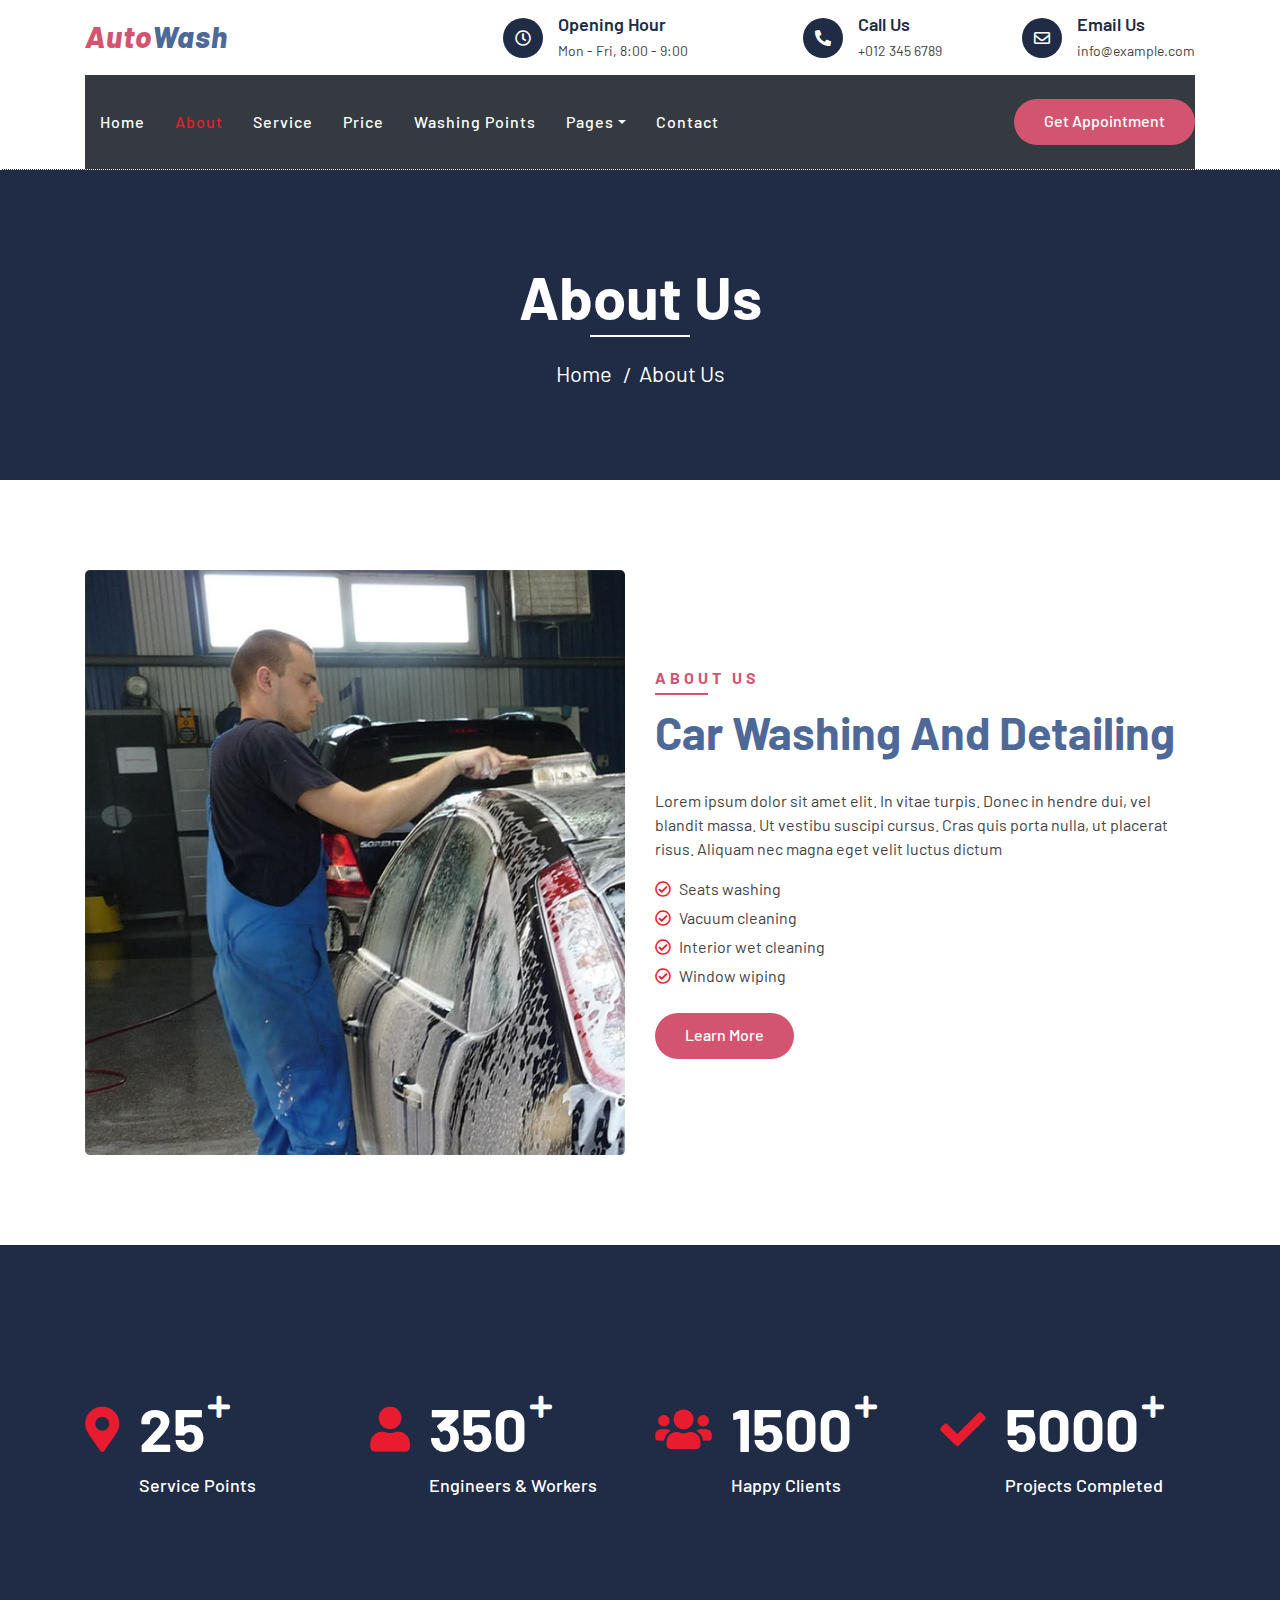
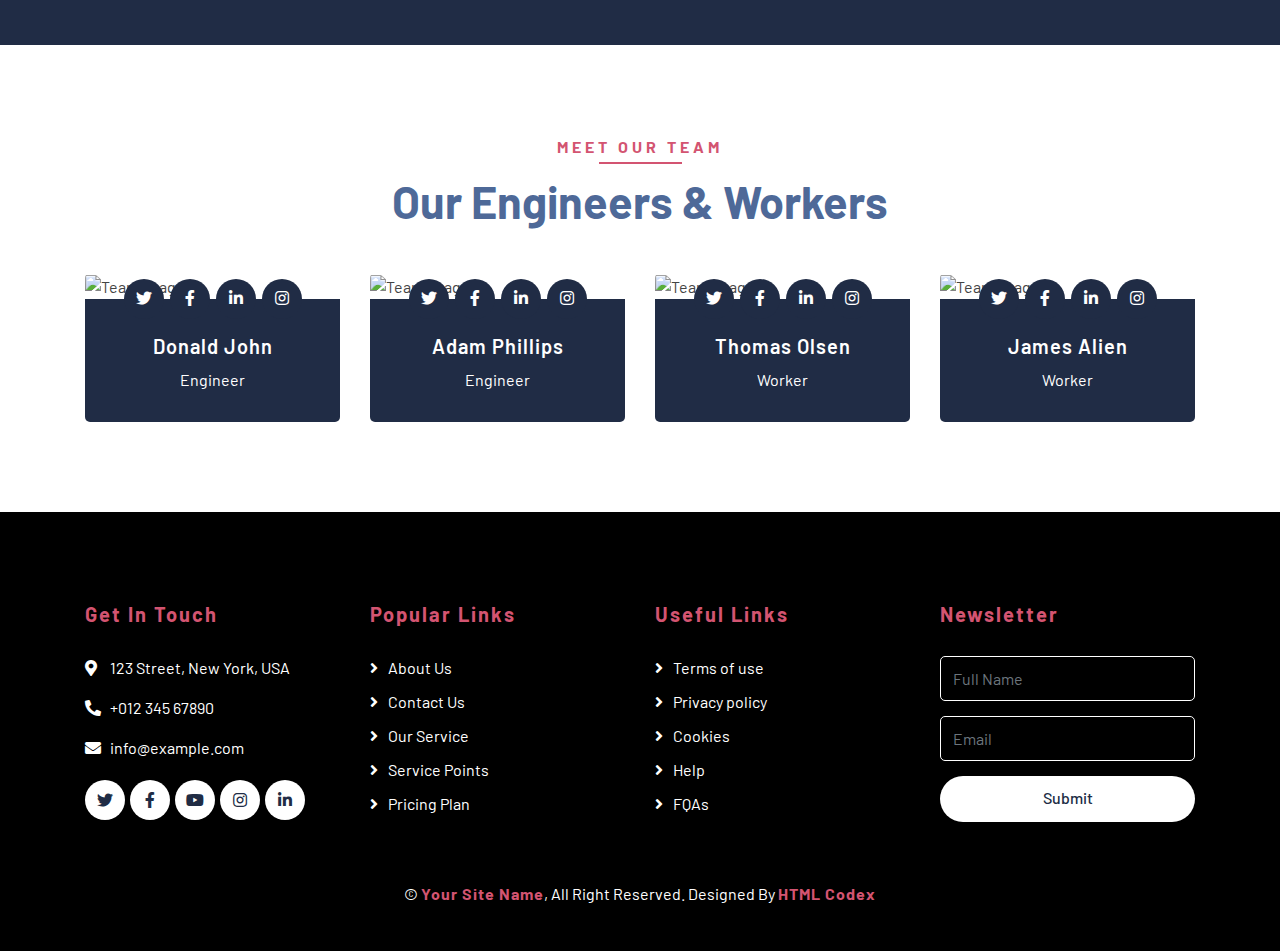
==== about.html @ 07d20c0e "first commit" ====
<!DOCTYPE html>
<html lang="en">
    <head>
        <meta charset="utf-8">
        <title>AutoWash - Car Wash Website Template</title>
        <meta content="width=device-width, initial-scale=1.0" name="viewport">
        <meta content="Free Website Template" name="keywords">
        <meta content="Free Website Template" name="description">

        <!-- Favicon -->
        <link href="img/favicon.ico" rel="icon">

        <!-- Google Font -->
        <link href="https://fonts.googleapis.com/css2?family=Barlow:wght@400;500;600;700;800;900&display=swap" rel="stylesheet"> 
        
        <!-- CSS Libraries -->
        <link href="https://stackpath.bootstrapcdn.com/bootstrap/4.4.1/css/bootstrap.min.css" rel="stylesheet">
        <link href="https://cdnjs.cloudflare.com/ajax/libs/font-awesome/5.10.0/css/all.min.css" rel="stylesheet">
        <link href="lib/flaticon/font/flaticon.css" rel="stylesheet">
        <link href="lib/animate/animate.min.css" rel="stylesheet">
        <link href="lib/owlcarousel/assets/owl.carousel.min.css" rel="stylesheet">

        <!-- Template Stylesheet -->
        <link href="css/style.css" rel="stylesheet">
    </head>

    <body>
        <!-- Top Bar Start -->
        <div class="top-bar">
            <div class="container">
                <div class="row align-items-center">
                    <div class="col-lg-4 col-md-12">
                        <div class="logo">
                            <a href="index.html">
                                <h1>Auto<span>Wash</span></h1>
                                <!-- <img src="img/logo.jpg" alt="Logo"> -->
                            </a>
                        </div>
                    </div>
                    <div class="col-lg-8 col-md-7 d-none d-lg-block">
                        <div class="row">
                            <div class="col-4">
                                <div class="top-bar-item">
                                    <div class="top-bar-icon">
                                        <i class="far fa-clock"></i>
                                    </div>
                                    <div class="top-bar-text">
                                        <h3>Opening Hour</h3>
                                        <p>Mon - Fri, 8:00 - 9:00</p>
                                    </div>
                                </div>
                            </div>
                            <div class="col-4">
                                <div class="top-bar-item">
                                    <div class="top-bar-icon">
                                        <i class="fa fa-phone-alt"></i>
                                    </div>
                                    <div class="top-bar-text">
                                        <h3>Call Us</h3>
                                        <p>+012 345 6789</p>
                                    </div>
                                </div>
                            </div>
                            <div class="col-4">
                                <div class="top-bar-item">
                                    <div class="top-bar-icon">
                                        <i class="far fa-envelope"></i>
                                    </div>
                                    <div class="top-bar-text">
                                        <h3>Email Us</h3>
                                        <p>info@example.com</p>
                                    </div>
                                </div>
                            </div>
                        </div>
                    </div>
                </div>
            </div>
        </div>
        <!-- Top Bar End -->

        <!-- Nav Bar Start -->
        <div class="nav-bar">
            <div class="container">
                <nav class="navbar navbar-expand-lg bg-dark navbar-dark">
                    <a href="#" class="navbar-brand">MENU</a>
                    <button type="button" class="navbar-toggler" data-toggle="collapse" data-target="#navbarCollapse">
                        <span class="navbar-toggler-icon"></span>
                    </button>

                    <div class="collapse navbar-collapse justify-content-between" id="navbarCollapse">
                        <div class="navbar-nav mr-auto">
                            <a href="index.html" class="nav-item nav-link">Home</a>
                            <a href="about.html" class="nav-item nav-link active">About</a>
                            <a href="service.html" class="nav-item nav-link">Service</a>
                            <a href="price.html" class="nav-item nav-link">Price</a>
                            <a href="location.html" class="nav-item nav-link">Washing Points</a>
                            <div class="nav-item dropdown">
                                <a href="#" class="nav-link dropdown-toggle" data-toggle="dropdown">Pages</a>
                                <div class="dropdown-menu">
                                    <a href="blog.html" class="dropdown-item">Blog Grid</a>
                                    <a href="single.html" class="dropdown-item">Detail Page</a>
                                    <a href="team.html" class="dropdown-item">Team Member</a>
                                    <a href="booking.html" class="dropdown-item">Schedule Booking</a>
                                </div>
                            </div>
                            <a href="contact.html" class="nav-item nav-link">Contact</a>
                        </div>
                        <div class="ml-auto">
                            <a class="btn btn-custom" href="#">Get Appointment</a>
                        </div>
                    </div>
                </nav>
            </div>
        </div>
        <!-- Nav Bar End -->
        
        
        <!-- Page Header Start -->
        <div class="page-header">
            <div class="container">
                <div class="row">
                    <div class="col-12">
                        <h2>About Us</h2>
                    </div>
                    <div class="col-12">
                        <a href="">Home</a>
                        <a href="">About Us</a>
                    </div>
                </div>
            </div>
        </div>
        <!-- Page Header End -->
        

        <!-- About Start -->
        <div class="about">
            <div class="container">
                <div class="row align-items-center">
                    <div class="col-lg-6">
                        <div class="about-img">
                            <img src="img/about.jpg" alt="Image">
                        </div>
                    </div>
                    <div class="col-lg-6">
                        <div class="section-header text-left">
                            <p>About Us</p>
                            <h2>car washing and detailing</h2>
                        </div>
                        <div class="about-content">
                            <p>
                                Lorem ipsum dolor sit amet elit. In vitae turpis. Donec in hendre dui, vel blandit massa. Ut vestibu suscipi cursus. Cras quis porta nulla, ut placerat risus. Aliquam nec magna eget velit luctus dictum
                            </p>
                            <ul>
                                <li><i class="far fa-check-circle"></i>Seats washing</li>
                                <li><i class="far fa-check-circle"></i>Vacuum cleaning</li>
                                <li><i class="far fa-check-circle"></i>Interior wet cleaning</li>
                                <li><i class="far fa-check-circle"></i>Window wiping</li>
                            </ul>
                            <a class="btn btn-custom" href="">Learn More</a>
                        </div>
                    </div>
                </div>
            </div>
        </div>
        <!-- About End -->
        
        
        <!-- Facts Start -->
        <div class="facts" data-parallax="scroll" data-image-src="img/facts.jpg">
            <div class="container">
                <div class="row">
                    <div class="col-lg-3 col-md-6">
                        <div class="facts-item">
                            <i class="fa fa-map-marker-alt"></i>
                            <div class="facts-text">
                                <h3 data-toggle="counter-up">25</h3>
                                <p>Service Points</p>
                            </div>
                        </div>
                    </div>
                    <div class="col-lg-3 col-md-6">
                        <div class="facts-item">
                            <i class="fa fa-user"></i>
                            <div class="facts-text">
                                <h3 data-toggle="counter-up">350</h3>
                                <p>Engineers & Workers</p>
                            </div>
                        </div>
                    </div>
                    <div class="col-lg-3 col-md-6">
                        <div class="facts-item">
                            <i class="fa fa-users"></i>
                            <div class="facts-text">
                                <h3 data-toggle="counter-up">1500</h3>
                                <p>Happy Clients</p>
                            </div>
                        </div>
                    </div>
                    <div class="col-lg-3 col-md-6">
                        <div class="facts-item">
                            <i class="fa fa-check"></i>
                            <div class="facts-text">
                                <h3 data-toggle="counter-up">5000</h3>
                                <p>Projects Completed</p>
                            </div>
                        </div>
                    </div>
                </div>
            </div>
        </div>
        <!-- Facts End -->


        <!-- Team Start -->
        <div class="team">
            <div class="container">
                <div class="section-header text-center">
                    <p>Meet Our Team</p>
                    <h2>Our Engineers & Workers</h2>
                </div>
                <div class="row">
                    <div class="col-lg-3 col-md-6">
                        <div class="team-item">
                            <div class="team-img">
                                <img src="img/team-1.jpg" alt="Team Image">
                            </div>
                            <div class="team-text">
                                <h2>Donald John</h2>
                                <p>Engineer</p>
                                <div class="team-social">
                                    <a href=""><i class="fab fa-twitter"></i></a>
                                    <a href=""><i class="fab fa-facebook-f"></i></a>
                                    <a href=""><i class="fab fa-linkedin-in"></i></a>
                                    <a href=""><i class="fab fa-instagram"></i></a>
                                </div>
                            </div>
                        </div>
                    </div>
                    <div class="col-lg-3 col-md-6">
                        <div class="team-item">
                            <div class="team-img">
                                <img src="img/team-2.jpg" alt="Team Image">
                            </div>
                            <div class="team-text">
                                <h2>Adam Phillips</h2>
                                <p>Engineer</p>
                                <div class="team-social">
                                    <a href=""><i class="fab fa-twitter"></i></a>
                                    <a href=""><i class="fab fa-facebook-f"></i></a>
                                    <a href=""><i class="fab fa-linkedin-in"></i></a>
                                    <a href=""><i class="fab fa-instagram"></i></a>
                                </div>
                            </div>
                        </div>
                    </div>
                    <div class="col-lg-3 col-md-6">
                        <div class="team-item">
                            <div class="team-img">
                                <img src="img/team-3.jpg" alt="Team Image">
                            </div>
                            <div class="team-text">
                                <h2>Thomas Olsen</h2>
                                <p>Worker</p>
                                <div class="team-social">
                                    <a href=""><i class="fab fa-twitter"></i></a>
                                    <a href=""><i class="fab fa-facebook-f"></i></a>
                                    <a href=""><i class="fab fa-linkedin-in"></i></a>
                                    <a href=""><i class="fab fa-instagram"></i></a>
                                </div>
                            </div>
                        </div>
                    </div>
                    <div class="col-lg-3 col-md-6">
                        <div class="team-item">
                            <div class="team-img">
                                <img src="img/team-4.jpg" alt="Team Image">
                            </div>
                            <div class="team-text">
                                <h2>James Alien</h2>
                                <p>Worker</p>
                                <div class="team-social">
                                    <a href=""><i class="fab fa-twitter"></i></a>
                                    <a href=""><i class="fab fa-facebook-f"></i></a>
                                    <a href=""><i class="fab fa-linkedin-in"></i></a>
                                    <a href=""><i class="fab fa-instagram"></i></a>
                                </div>
                            </div>
                        </div>
                    </div>
                </div>
            </div>
        </div>
        <!-- Team End -->


        <!-- Footer Start -->
        <div class="footer">
            <div class="container">
                <div class="row">
                    <div class="col-lg-3 col-md-6">
                        <div class="footer-contact">
                            <h2>Get In Touch</h2>
                            <p><i class="fa fa-map-marker-alt"></i>123 Street, New York, USA</p>
                            <p><i class="fa fa-phone-alt"></i>+012 345 67890</p>
                            <p><i class="fa fa-envelope"></i>info@example.com</p>
                            <div class="footer-social">
                                <a class="btn" href=""><i class="fab fa-twitter"></i></a>
                                <a class="btn" href=""><i class="fab fa-facebook-f"></i></a>
                                <a class="btn" href=""><i class="fab fa-youtube"></i></a>
                                <a class="btn" href=""><i class="fab fa-instagram"></i></a>
                                <a class="btn" href=""><i class="fab fa-linkedin-in"></i></a>
                            </div>
                        </div>
                    </div>
                    <div class="col-lg-3 col-md-6">
                        <div class="footer-link">
                            <h2>Popular Links</h2>
                            <a href="">About Us</a>
                            <a href="">Contact Us</a>
                            <a href="">Our Service</a>
                            <a href="">Service Points</a>
                            <a href="">Pricing Plan</a>
                        </div>
                    </div>
                    <div class="col-lg-3 col-md-6">
                        <div class="footer-link">
                            <h2>Useful Links</h2>
                            <a href="">Terms of use</a>
                            <a href="">Privacy policy</a>
                            <a href="">Cookies</a>
                            <a href="">Help</a>
                            <a href="">FQAs</a>
                        </div>
                    </div>
                    <div class="col-lg-3 col-md-6">
                        <div class="footer-newsletter">
                            <h2>Newsletter</h2>
                            <form>
                                <input class="form-control" placeholder="Full Name">
                                <input class="form-control" placeholder="Email">
                                <button class="btn btn-custom">Submit</button>
                            </form>
                        </div>
                    </div>
                </div>
            </div>
            <div class="container copyright">
                <p>&copy; <a href="#">Your Site Name</a>, All Right Reserved. Designed By <a href="https://htmlcodex.com">HTML Codex</a></p>
            </div>
        </div>
        <!-- Footer End -->
        
        <!-- Back to top button -->
        <a href="#" class="back-to-top"><i class="fa fa-chevron-up"></i></a>
        
        <!-- Pre Loader -->
        <div id="loader" class="show">
            <div class="loader"></div>
        </div>

        <!-- JavaScript Libraries -->
        <script src="https://code.jquery.com/jquery-3.4.1.min.js"></script>
        <script src="https://stackpath.bootstrapcdn.com/bootstrap/4.4.1/js/bootstrap.bundle.min.js"></script>
        <script src="lib/easing/easing.min.js"></script>
        <script src="lib/owlcarousel/owl.carousel.min.js"></script>
        <script src="lib/waypoints/waypoints.min.js"></script>
        <script src="lib/counterup/counterup.min.js"></script>
        
        <!-- Contact Javascript File -->
        <script src="mail/jqBootstrapValidation.min.js"></script>
        <script src="mail/contact.js"></script>

        <!-- Template Javascript -->
        <script src="js/main.js"></script>
    </body>
</html>
---- lib/flaticon/font/flaticon.css ----
/*
  	Flaticon icon font: Flaticon
  	Creation date: 11/10/2020 08:08
  	*/

@font-face {
  font-family: "Flaticon";
  src: url("./Flaticon.eot");
  src: url("./Flaticon.eot?#iefix") format("embedded-opentype"),
       url("./Flaticon.woff2") format("woff2"),
       url("./Flaticon.woff") format("woff"),
       url("./Flaticon.ttf") format("truetype"),
       url("./Flaticon.svg#Flaticon") format("svg");
  font-weight: normal;
  font-style: normal;
}

@media screen and (-webkit-min-device-pixel-ratio:0) {
  @font-face {
    font-family: "Flaticon";
    src: url("./Flaticon.svg#Flaticon") format("svg");
  }
}

[class^="flaticon-"]:before, [class*=" flaticon-"]:before,
[class^="flaticon-"]:after, [class*=" flaticon-"]:after {   
  font-family: Flaticon;
        font-size: 20px;
font-style: normal;
margin-left: 20px;
}

.flaticon-car-wash-1:before { content: "\f100"; }
.flaticon-car-service:before { content: "\f101"; }
.flaticon-seat:before { content: "\f102"; }
.flaticon-car-service-1:before { content: "\f103"; }
.flaticon-car-wash:before { content: "\f104"; }
.flaticon-brush:before { content: "\f105"; }
.flaticon-vacuum-cleaner:before { content: "\f106"; }
.flaticon-brush-1:before { content: "\f107"; }
.flaticon-car-service-2:before { content: "\f108"; }
.flaticon-car-service-3:before { content: "\f109"; }
---- css/style.css ----
/*******************************/
/********* General CSS *********/
/*******************************/
body {
    color: #444444;
    font-weight: 400;
    background: #ffffff;
    font-family: 'Barlow', sans-serif;
}

h1,
h2, 
h3, 
h4,
h5, 
h6 {
    color: #202C45;
}

a {
    color: #202C45;
    transition: .3s;
}

a:hover,
a:active,
a:focus {
    color: #E81C2E;
    outline: none;
    text-decoration: none;
}

.btn.btn-custom {
    padding: 10px 30px 12px 30px;
    text-align: center; 
    font-size: 16px;
    font-weight: 500;
    color: #ffffff;
    background: #D35471;
    border: none;
    border-radius: 60px;
    box-shadow: inset 0 0 0 0 #D35471;
    transition: ease-out 0.5s;
    -webkit-transition: ease-out 0.5s;
    -moz-transition: ease-out 0.5s;
}

.btn.btn-custom:hover {
    color: #fff;
    background: #4E6998;
    box-shadow: inset 200px 0 0 0 #4E6998;
}

.btn:focus,
.form-control:focus {
    box-shadow: none;
}

.container-fluid {
    max-width: 1366px;
}

[class^="flaticon-"]:before, [class*=" flaticon-"]:before,
[class^="flaticon-"]:after, [class*=" flaticon-"]:after {   
    font-size: inherit;
    margin-left: 0;
}


/**********************************/
/****** Loader & Back to Top ******/
/**********************************/
#loader {
    position: fixed;
    top: 0;
    right: 0;
    bottom: 0;
    left: 0;
    display: flex;
    align-items: center;
    justify-content: center;
    background: #ffffff;
    opacity: 0;
    visibility: hidden;
    -webkit-transition: opacity .3s ease-out, visibility 0s linear .3s;
    -o-transition: opacity .3s ease-out, visibility 0s linear .3s;
    transition: opacity .3s ease-out, visibility 0s linear .3s;
    z-index: 999;
}

#loader.show {
    -webkit-transition: opacity .6s ease-out, visibility 0s linear 0s;
    -o-transition: opacity .6s ease-out, visibility 0s linear 0s;
    transition: opacity .6s ease-out, visibility 0s linear 0s;
    visibility: visible;
    opacity: 1;
}

#loader .loader {
    position: relative;
    width: 45px;
    height: 45px;
    border: 5px solid #dddddd;
    border-top: 5px solid #E81C2E;
    border-radius: 50%;
    -webkit-animation: spin 2s linear infinite;
    animation: spin 2s linear infinite;
}

@-webkit-keyframes spin {
    0% { -webkit-transform: rotate(0deg); }
    100% { -webkit-transform: rotate(360deg); }
}

@keyframes spin {
    0% { transform: rotate(0deg); }
    100% { transform: rotate(360deg); }
}

.back-to-top {
    position: fixed;
    display: none;
    width: 44px;
    height: 44px;
    text-align: center;
    line-height: 1;
    font-size: 22px;
    right: 15px;
    bottom: 15px;
    transition: .5s;
    background: #E81C2E;
    border-radius: 44px;
    z-index: 9;
}

.back-to-top i {
    color: #ffffff;
    padding-top: 10px;
}

.back-to-top:hover {
    background: #202C45;
}


/**********************************/
/********** Top Bar CSS ***********/
/**********************************/
.top-bar {
    position: relative;
    height: 75px;
    display: flex;
    align-items: center;
    background: #ffffff;
}

.top-bar .logo {
    text-align: left;
    overflow: hidden;
}

.top-bar .logo h1 {
    margin: -4px 0 0 0;
    color: #D35471;
    font-size: 30px;
    line-height: 50px;
    font-weight: 800;
    letter-spacing: 1px;
    font-style: italic;
}

.top-bar .logo h1 span {
    color: #4E6998;
}

.top-bar .logo img {
    max-width: 100%;
    max-height: 60px;
}

.top-bar .top-bar-item {
    display: flex;
    align-items: center;
    justify-content: flex-end;
}

.top-bar .top-bar-icon {
    width: 40px;
    height: 40px;
    display: flex;
    align-items: center;
    justify-content: center;
    background: #202C45;
    border-radius: 40px;
}

.top-bar .top-bar-icon i {
    margin: 0;
    color: #ffffff;
    font-size: 16px;
}

.top-bar .top-bar-text {
    padding-left: 15px;
}

.top-bar .top-bar-text h3 {
    margin: 0 0 5px 0;
    font-size: 18px;
    font-weight: 600;
}

.top-bar .top-bar-text p {
    margin: 0;
    font-size: 14px;
    font-weight: 400;
}

@media (max-width: 991.98px) {
    .top-bar .logo {
        text-align: center;
    }
}


/**********************************/
/*********** Nav Bar CSS **********/
/**********************************/
.nav-bar {
    position: relative;
    
}


.nav-bar .navbar {
    padding: 20px 0;
    transition: .3s;
}

.navbar-dark .navbar-nav .nav-link,
.navbar-dark .navbar-nav .nav-link:focus,
.navbar-dark .navbar-nav .nav-link:hover,
.navbar-dark .navbar-nav .nav-link.active {
    color: #ffffff;
    padding: 15px;
    font-weight: 500;
    letter-spacing: 1px;
}

.navbar-dark .navbar-nav .nav-link:hover,
.navbar-dark .navbar-nav .nav-link.active {
    color: #E81C2E;
}

.nav-bar .dropdown-menu {
    margin-top: 0;
    border: 0;
    border-radius: 0;
    background: #f8f9fa;
}

.nav-bar .btn.btn-custom {
    color: #fff;
    background: #D35471;
    box-shadow: inset 0 0 0 0 #D35471;
}

.nav-bar .btn:hover {
    color: #ffffff;
    background: #4E6998;
    box-shadow: inset 200px 0 0 0 #4E6998;
}

@media (min-width: 992px) {
    .nav-bar .navbar-brand {
        display: none;
    }
}

@media (max-width: 991.98px) {
    .navbar-dark .navbar-nav .nav-link,
    .navbar-dark .navbar-nav .nav-link:focus,
    .navbar-dark .navbar-nav .nav-link:hover,
    .navbar-dark .navbar-nav .nav-link.active {
        padding: 5px 0;
    }
    
    .nav-bar .dropdown-menu {
        box-shadow: none;
    }
    
    .nav-bar .btn {
        display: none;
    }
}


/*******************************/
/********** Hero CSS ***********/
/*******************************/
.carousel {
    position: relative;
    width: 100%;
    min-height: 400px;
    background: #ffffff;
    margin-bottom: 45px;
}

.carousel .container-fluid {
    padding: 0;
}

.carousel .carousel-item {
    position: relative;
    width: 100%;
    min-height: 400px;
    display: flex;
    align-items: center;
    justify-content: center;
    flex-direction: column;
}

.carousel .carousel-img {
    position: relative;
    width: 100%;
    height: 100%;
    min-height: 400px;
    text-align: right;
    overflow: hidden;
}

.carousel .carousel-img::after {
    position: absolute;
    content: "";
    top: 0;
    right: 0;
    bottom: 0;
    left: 0;
    background: rgba(0, 0, 0, .5);
    z-index: 1;
}

.carousel .carousel-img img {
    width: 100%;
    height: 100%;
    object-fit: cover;
}

.carousel .carousel-text {
    position: absolute;
    max-width: 992px;
    padding: 0 15px;
    text-align: center;
    display: flex;
    align-items: center;
    justify-content: center;
    flex-direction: column;
    z-index: 2;
}

.carousel .carousel-text h3 {
    color: #D35471;
    font-size: 20px;
    font-weight: 700;
    letter-spacing: 4px;
    text-transform: uppercase;
    margin-bottom: 0px;
}

.carousel .carousel-text h1 {
    color: #ffffff;
    font-size: 90px;
    font-weight: 700;
    margin-bottom: 20px;
    text-transform: capitalize;
}

.carousel .carousel-text p {
    max-width: 500px;
    color: #ffffff;
    font-size: 18px;
    margin-bottom: 40px;
}

.carousel .btn.btn-custom {
    padding: 20px 45px 22px 45px;
    color: #ffffff;
}

.carousel .btn.btn-custom:hover {
    color: #E81C2E;
}

.carousel .owl-nav {
    position: absolute;
    width: 100%;
    height: 50px;
    top: calc(50% - 25px);
    left: 0;
    display: flex;
    justify-content: space-between;
    z-index: 9;
}

.carousel .owl-nav .owl-prev,
.carousel .owl-nav .owl-next {
    width: 50px;
    height: 50px;
    display: flex;
    align-items: center;
    justify-content: center;
    color: #ffffff;
    border-radius: 50px;
    background: rgba(256, 256, 256, .2);
    font-size: 22px;
    transition: .5s;
}

.carousel .owl-nav .owl-prev {
    margin-left: 30px;
}

.carousel .owl-nav .owl-next {
    margin-right: 30px;
}

.carousel .owl-nav .owl-prev:hover,
.carousel .owl-nav .owl-next:hover {
    color: #ffffff;
    background: #D35471;
}

.carousel .animated {
    -webkit-animation-duration: 1s;
    animation-duration: 1s;
}

@media (max-width: 991.98px) {
    .carousel .carousel-text h3 {
        margin-bottom: 5px;
    }
    
    .carousel .carousel-text h1 {
        font-size: 60px;
    }
    
    .carousel .carousel-text p {
        font-size: 16px;
    }
    
    .carousel .carousel-text .btn {
        padding: 12px 30px;
        font-size: 15px;
        letter-spacing: 0;
    }
}

@media (max-width: 767.98px) {
    .carousel .carousel-text h3 {
        font-size: 18px;
        letter-spacing: 2px;
        margin-bottom: 15px;
    }
    
    .carousel .carousel-text h1 {
        font-size: 45px;
    }
    
    .carousel .carousel-text .btn {
        padding: 10px 25px;
        font-size: 15px;
        letter-spacing: 0;
    }
}

@media (max-width: 575.98px) {
    .carousel .carousel-text h3 {
        font-size: 14px;
        letter-spacing: 1px;
        margin-bottom: 10px;
    }
    
    .carousel .carousel-text h1 {
        font-size: 30px;
        margin-bottom: 15px;
    }
    
    .carousel .carousel-text p {
        margin-bottom: 25px;
    }
    
    .carousel .carousel-text .btn {
        padding: 8px 20px;
        font-size: 14px;
        letter-spacing: 0;
    }
}


/*******************************/
/******* Page Header CSS *******/
/*******************************/
.page-header {
    position: relative;
    margin-bottom: 45px;
    padding: 90px 0;
    text-align: center;
    background: #202C45;
    border-top: 1px dotted #ffffff;
}

.page-header h2 {
    position: relative;
    color: #ffffff;
    font-size: 60px;
    font-weight: 700;
    margin-bottom: 20px;
    padding-bottom: 5px;
}

.page-header h2::after {
    position: absolute;
    content: "";
    width: 100px;
    height: 2px;
    left: calc(50% - 50px);
    bottom: 0;
    background: #ffffff;
}

.page-header a {
    position: relative;
    padding: 0 12px;
    font-size: 22px;
    color: #ffffff;
}

.page-header a:hover {
    color: #E81C2E;
}

.page-header a::after {
    position: absolute;
    content: "/";
    width: 8px;
    height: 8px;
    top: -2px;
    right: -7px;
    text-align: center;
    color: #ffffff;
}

.page-header a:last-child::after {
    display: none;
}

@media (max-width: 991.98px) {
    .page-header {
        padding: 60px 0;
    }
    
    .page-header h2 {
        font-size: 45px;
    }
    
    .page-header a {
        font-size: 20px;
    }
}

@media (max-width: 767.98px) {
    .page-header {
        padding: 45px 0;
    }
    
    .page-header h2 {
        font-size: 35px;
    }
    
    .page-header a {
        font-size: 18px;
    }
}


/*******************************/
/******* Section Header ********/
/*******************************/
.section-header {
    position: relative;
    width: 100%;
    max-width: 700px;
    margin: 0 auto 45px auto;
}

.section-header p {
    display: inline-block;
    margin-bottom: 10px;
    padding-bottom: 5px;
    position: relative;
    font-size: 16px;
    font-weight: 700;
    letter-spacing: 4px;
    text-transform: uppercase;
    color: #D35471;
}

.section-header p::after {
    position: absolute;
    content: "";
    width: 50%;
    height: 2px;
    left: 25%;
    bottom: 0;
    background: #D35471;
}

.section-header.text-left p::after {
    left: 0;
}

.section-header.text-right p::after {
    left: 50%;
}

.section-header h2 {
    margin: 0;
    font-size: 45px;
    font-weight: 700;
    color: #4E6998;
    text-transform: capitalize;
}

@media (max-width: 991.98px) {
    .section-header h2 {
        font-size: 45px;
    }
}

@media (max-width: 767.98px) {
    .section-header h2 {
        font-size: 40px;
    }
}

@media (max-width: 575.98px) {
    .section-header h2 {
        font-size: 35px;
    }
}


/*******************************/
/********** About CSS **********/
/*******************************/
.about {
    position: relative;
    width: 100%;
    padding: 45px 0 15px 0;
}

.about .section-header {
    margin-bottom: 30px;
    margin-left: 0;
}

.about .about-img img {
    width: 100%;
    border-radius: 5px;
    margin-bottom: 30px;
}

.about .about-content {
    margin-bottom: 30px;
}

.about .about-content ul {
    margin: 0;
    padding: 0;
    list-style: none;
    margin-bottom: 25px;
}

.about .about-content ul li {
    margin-bottom: 5px;
}

.about .about-content ul li i {
    margin-right: 8px;
    color: #E81C2E;
}


/*******************************/
/********* Service CSS *********/
/*******************************/
.service {
    position: relative;
    width: 100%;
    padding: 45px 0 0 0;
}

.service .service-item {
    position: relative;
    width: 100%;
    display: flex;
    flex-direction: column;
    margin-bottom: 45px;
}

.service .service-item i {
    color: #202C45;
    font-size: 75px;
    line-height: 75px;
    margin-bottom: 20px;
}

.service .service-item [class^="flaticon-"]::before {
    margin: 0;
    font-size: 60px;
    line-height: 60px;
    background-image: linear-gradient(#E81C2E, #202C45);
    -webkit-background-clip: text;
    -webkit-text-fill-color: transparent;
    transition: .5s;
}

.service .service-item h3 {
    margin-bottom: 10px;
    font-size: 20px;
    font-weight: 700;
    letter-spacing: 1px;
}

.service .service-item p {
    margin: 0;
}


/*******************************/
/********** Facts CSS **********/
/*******************************/
.facts {
    position: relative;
    width: 100%;
    min-height: 400px;
    margin: 45px 0;
    display: flex;
    align-items: center;
    background: #202C45;
}

.facts .facts-item {
    display: flex;
    flex-direction: row;
    margin: 25px 0;
}

.facts .facts-item i {
    margin-top: 15px;
    font-size: 45px;
    color: #E81C2E;
}

.facts .facts-text {
    padding-left: 20px;
}

.facts .facts-text h3 {
    position: relative;
    display: inline-block;
    color: #ffffff;
    font-size: 60px;
    font-weight: 700;
}

.facts .facts-text h3::after {
    position: absolute;
    content: "\f067";
    top: 0px;
    right: -25px;
    color: #ffffff;
    font-size: 25px;
    font-family: "Font Awesome 5 Free";
    font-weight: 900;
}

.facts .facts-text p {
    color: #ffffff;
    font-size: 18px;
    font-weight: 500;
    margin: 0;
}


/*******************************/
/********* Pricing CSS *********/
/*******************************/
.price {
    position: relative;
    width: 100%;
    padding: 45px 0 15px 0;
}

.price .row {
    padding: 0 15px;
}

.price .col-md-4 {
    padding: 0;
}

.price .price-item {
    position: relative;
    margin-bottom: 30px;
    background: #ffffff;
    border-radius: 5px;
    text-align: center;
}

.price .featured-item {
    box-shadow: 0 0 30px rgba(0, 0, 0, .2);
    z-index: 1;
}

.price .price-header {
    padding: 45px 0 30px 0;
}

.price .price-header h3 {
    font-size: 20px;
    font-weight: 700;
    letter-spacing: 2px;
    text-transform: uppercase;
}

.price .price-header h2 {
    display: flex;
    align-items: flex-start;
    justify-content: center;
    font-size: 60px;
    font-weight: 700;
    letter-spacing: 5px;
}

.price .price-header h2 span {
    font-size: 25px;
    line-height: 55px;
}

.price .price-item.featured-item h2,
.price .price-item.featured-item h3 {
    color: #E81C2E;
}

.price .price-body {
    padding: 0 0 20px 0;
}

.price .price-body ul {
    margin: 0;
    padding: 0;
    list-style: none;
}

.price .price-body ul li {
    padding: 0 0 15px 0;
}

.price .price-body ul li i {
    margin-right: 10px;
}

.price .price-body ul li i.fa-check-circle {
    color: #39B972;
}

.price .price-body ul li i.fa-times-circle {
    color: #cccccc;
}

.price .price-item .price-footer {
    padding-bottom: 45px;
}

.price .price-item .price-footer .btn.btn-custom {
    color: #E81C2E;
    background: #202C45;
    box-shadow: inset 0 0 0 0 #E81C2E;
}

.price .price-item .price-footer .btn.btn-custom:hover {
    color: #ffffff;
    background: #E81C2E;
    box-shadow: inset 200px 0 0 0 #E81C2E;
}

.price .price-item.featured-item .price-footer .btn.btn-custom {
    color: #ffffff;
    background: #E81C2E;
    box-shadow: inset 0 0 0 0 #202C45;
}

.price .price-item.featured-item .price-footer .btn.btn-custom:hover {
    color: #E81C2E;
    background: #202C45;
    box-shadow: inset 200px 0 0 0 #202C45;
}


/*******************************/
/******** Location CSS *********/
/*******************************/
.location {
    position: relative;
    width: 100%;
    padding: 45px 0;
}

.location .location-item {
    display: flex;
    margin-bottom: 30px;
}

.location .location-item i {
    padding-top: 3px;
    font-size: 30px;
    color: #E81C2E;
}

.location .location-text {
    padding-left: 15px;
}

.location .location-text h3 {
    font-size: 18px;
    font-weight: 700;
}

.location .location-text p {
    margin-bottom: 5px;
}

.location .location-text p strong {
    margin-right: 5px;
    font-weight: 600;
}

.location .location-form {
    padding: 45px 30px;
    background: #E81C2E;
    border-radius: 5px;
}

.location .location-form h3 {
    color: #ffffff;
    font-size: 25px;
    font-weight: 700;
    margin-bottom: 25px;
}

.location .location-form .control-group {
    margin-bottom: 15px;
}

.location .location-form .form-control {
    height: 45px;
    color: #ffffff;
    padding: 0 15px;
    border-radius: 5px;
    border: 1px solid #ffffff;
    background: transparent;
}

.location .location-form textarea.form-control {
    height: 120px;
    padding: 15px;
}

.location .location-form .form-control::placeholder {
    color: #ffffff;
    opacity: 1;
}

.location .location-form .form-control:-ms-input-placeholder,
.location .location-form .form-control::-ms-input-placeholder {
    color: #ffffff;
}

.location .location-form .btn.btn-custom {
    width: 100%;
    color: #E81C2E;
    background: #ffffff;
    box-shadow: inset 0 0 0 0 #202C45;
}

.location .location-form .btn.btn-custom:hover {
    color: #ffffff;
    background: #E81C2E;
    box-shadow: inset 400px 0 0 0 #202C45;
}

@media(min-width: 576px) and (max-width: 991.89px) {
    .location .location-form .btn.btn-custom:hover {
        box-shadow: inset 650px 0 0 0 #202C45;
    }
}


/*******************************/
/*********** Team CSS **********/
/*******************************/
.team {
    position: relative;
    width: 100%;
    padding: 45px 0 15px 0;
}

.team .team-item {
    position: relative;
    margin-bottom: 30px;
}

.team .team-img {
    position: relative;
    border-radius: 5px 5px 0 0;
    overflow: hidden;
}

.team .team-img img {
    width: 100%;
    transition: .3s;
}

.team .team-item:hover img {
    transform: scale(1.1);
}

.team .team-text {
    position: relative;
    width: 100%;
    padding: 35px 30px 30px 30px;
    text-align: center;
    background: #202C45;
    border-radius: 0 0 5px 5px;
    transition: .5s;
}

.team .team-item:hover .team-text {
    background: #E81C2E;
}

.team .team-text h2 {
    color: #ffffff;
    font-size: 20px;
    font-weight: 600;
    letter-spacing: 1px;
    margin-bottom: 10px;
}

.team .team-text p {
    margin: 0;
    color: #ffffff;
}

.team .team-social {
    position: absolute;
    width: 100%;
    height: 40px;
    top: -20px;
    left: 0;
    text-align: center;
    font-size: 0;
}

.team .team-social a {
    display: inline-block;
    width: 40px;
    height: 40px;
    margin: 0 3px;
    padding: 7px 0;
    text-align: center;
    font-size: 16px;
    color: #ffffff;
    background: #202C45;
    border-radius: 40px;
    transition: .5s;
}

.team .team-item:hover .team-social a {
    background: #E81C2E;
}

.team .team-social a:hover {
    color: #202C45;
}


/*******************************/
/******* Testimonial CSS *******/
/*******************************/
.testimonial {
    position: relative;
    width: 100%;
    padding: 45px 0;
}

.testimonial .testimonials-carousel {
    position: relative;
    width: calc(100% + 30px);
    margin: 0 -15px;
}

.testimonial .testimonial-item {
    position: relative;
    width: 100%;
    padding: 0 15px;
    display: flex;
}

.testimonial .testimonial-item img {
    width: 80px;
    height: 80px;
    border-radius: 80px;
    transform: scale(.8);
    transition: 2s;
}

.testimonial .owl-item.center .testimonial-item img {
    transform: scale(1);
}

.testimonial .testimonial-text {
    width: calc(100% - 100px);
    padding-left: 20px;
}

.testimonial .testimonial-text h3 {
    font-size: 18px;
    font-weight: 700;
    letter-spacing: 1px;
    margin-bottom: 5px;
}

.testimonial .testimonial-text h4 {
    color: #777777;
    font-size: 15px;
    font-weight: 400;
    font-style: italic;
    margin-bottom: 10px;
}

.testimonial .testimonial-text p {
    margin: 0;
}

.testimonial .testimonial-text p::before {
    content: "\f10d";
    font-size: 25px;
    font-family: "Font Awesome 5 Free";
    font-weight: 900;
    color: #D35471;
    margin-right: 10px;
}

.testimonial .owl-dots {
    margin-top: 15px;
    text-align: center;
}

.testimonial .owl-dot {
    display: inline-block;
    margin: 0 5px;
    width: 12px;
    height: 12px;
    border-radius: 10px;
    background: #dddddd;
}

.testimonial .owl-dot.active {
    background: #D35471;
}


/*******************************/
/*********** Blog CSS **********/
/*******************************/
.blog {
    position: relative;
    width: 100%;
    padding: 45px 0 0 0;
}

.blog .blog-item {
    margin-bottom: 45px;
}

.blog .blog-img {
    position: relative;
    width: 100%;
}

.blog .blog-img img {
    width: 100%;
    border-radius: 5px;
}

.blog .meta-date {
    position: absolute;
    width: 70px;
    height: 70px;
    bottom: 10%;
    left: calc(50% - 35px);
    display: flex;
    align-items: center;
    justify-content: center;
    flex-direction: column;
    border-radius: 70px;
    background: #202C45;
    color: #ffffff;
    opacity: 0;
    transition: .5s;
}

.blog .meta-date span {
    font-size: 14px;
    font-weight: 400;
    letter-spacing: 1px;
}

.blog .meta-date strong {
    font-size: 16px;
    font-weight: 700;
    line-height: 16px;
    letter-spacing: 3px;
    text-transform: uppercase;
}

.blog .blog-item:hover .meta-date {
    bottom: calc(50% - 35px);
    opacity: 1;
}

.blog .blog-text {
    padding: 25px 0 20px 0;
}

.blog .blog-text h3 {
    font-size: 22px;
    font-weight: 700;
}

.blog .blog-text h3 a {
    color: #202C45;
}

.blog .blog-text h3 a:hover {
    color: #E81C2E;
}

.blog .blog-text p {
    margin: 0;
}

.blog .blog-meta {
    display: flex;
}

.blog .blog-meta p {
    margin: 0;
    font-size: 14px;
    line-height: 14px;
    padding: 0 10px;
    border-right: 1px solid rgba(0, 0, 0, .15);
}

.blog .blog-meta p:first-child {
    padding-left: 0;
}

.blog .blog-meta p:last-child {
    padding-right: 0;
    border: none;
}

.blog .blog-meta i {
    color: #999999;
    margin-right: 5px;
}

.blog .blog-meta a {
    color: #999999;
}

.blog .blog-meta a:hover {
    color: #E81C2E;
}

.blog .pagination {
    margin-bottom: 15px;
}

.blog .pagination .page-link {
    color: #202C45;
    border-radius: 0;
    border-color: #202C45;
}

.blog .pagination .page-link:hover,
.blog .pagination .page-item.active .page-link {
    color: #E81C2E;
    background: #202C45;
}

.blog .pagination .disabled .page-link {
    color: #999999;
}


/*******************************/
/********* Contact CSS *********/
/*******************************/
.contact {
    position: relative;
    width: 100%;
    padding: 45px 0;
}

.contact .contact-info {
    width: 100%;
    margin-bottom: 45px;
    padding: 35px 30px 10px 30px;
    border-radius: 5px;
    background: #202C45;
    
}

.contact .contact-info h2 {
    color: #ffffff;
    font-size: 25px;
    font-weight: 700;
    margin-bottom: 30px;
}

.contact .contact-info-item {
    display: flex;
    align-items: center;
    justify-content: flex-start;
    margin-bottom: 30px;
}

.contact .contact-info-icon {
    width: 50px;
    height: 50px;
    display: flex;
    align-items: center;
    justify-content: center;
    background: #ffffff;
    border-radius: 50px;
}

.contact .contact-info-icon i {
    margin: 0;
    color: #202C45;
    font-size: 16px;
}

.contact .contact-info-text {
    padding-left: 20px;
}

.contact .contact-info-text h3 {
    margin: 0 0 5px 0;
    color: #ffffff;
    font-size: 18px;
    font-weight: 700;
    letter-spacing: 1px;
}

.contact .contact-info-text p {
    margin: 0;
    color: #ffffff;
    font-size: 16px;
    font-weight: 500;
}

.contact .contact-form {
    position: relative;
    width: 100%;
    margin-bottom: 45px;
}

.contact .contact-form input {
    padding: 15px;
    border-radius: 5px;
    border: 1px solid #202C45;
}

.contact .contact-form textarea {
    height: 125px;
    padding: 8px 15px;
    border-radius: 5px;
    border: 1px solid #202C45;
}

.contact .help-block ul {
    margin: 0;
    padding: 0;
    list-style-type: none;
}

.contact iframe {
    width: 100%;
    height: 400px;
    border-radius: 5px;
}


/*******************************/
/******* Single Post CSS *******/
/*******************************/
.single {
    position: relative;
    padding: 45px 0;
}

.single .single-content {
    position: relative;
    margin-bottom: 30px;
    overflow: hidden;
}

.single .single-content img {
    margin-bottom: 20px;
    width: 100%;
    border-radius: 5px;
}

.single .single-tags {
    margin: -5px -5px 41px -5px;
    font-size: 0;
}

.single .single-tags a {
    margin: 5px;
    display: inline-block;
    padding: 7px 15px;
    font-size: 14px;
    font-weight: 500;
    color: #202C45;
    border: 1px solid #202C45;
    border-radius: 5px;
}

.single .single-tags a:hover {
    color: #ffffff;
    background: #E81C2E;
    border-color: #E81C2E;
}

.single .single-bio {
    padding: 30px;
    background: #202C45;
    display: flex;
    align-items: center;
    justify-content: center;
    flex-direction: column;
    border-radius: 5px;
}

.single .single-bio-img {
    width: 100%;
    max-width: 115px;
    padding: 15px;
    background: #ffffff;
    border-radius: 100px;
    margin-bottom: 20px;
}

.single .single-bio-img img {
    width: 100%;
    border-radius: 100px;
}

.single .single-bio-text {
    text-align: center;
}

.single .single-bio-text h3 {
    color: #ffffff;
    font-size: 20px;
    font-weight: 700;
    letter-spacing: 1px;
}

.single .single-bio-text p {
    color: #ffffff;
    margin: 0;
}

.single .single-bio-social {
    margin-top: 20px;
    display: flex;
}

.single .single-bio-social a {
    width: 40px;
    height: 40px;
    display: flex;
    align-items: center;
    justify-content: center;
    color: #202C45;
    background: #ffffff;
    border-radius: 40px;
    margin-right: 5px;
    transition: .5s;
}

.single .single-bio-social a:last-child {
    margin: 0;
}

.single .single-bio-social a:hover {
    color: #ffffff;
    background: #E81C2E;
}

.single .single-related {
    margin-bottom: 45px;
}

.single .single-related h2 {
    font-size: 30px;
    font-weight: 700;
    margin-bottom: 25px;
}

.single .related-slider {
    position: relative;
    margin: 0 -15px;
    width: calc(100% + 30px);
}

.single .related-slider .post-item {
    margin: 0 15px;
}

.single .post-item {
    display: flex;
    align-items: center;
    margin-bottom: 15px;
}

.single .post-item .post-img {
    width: 100%;
    max-width: 80px;
}

.single .post-item .post-img img {
    width: 100%;
    border-radius: 5px;
}

.single .post-item .post-text {
    padding-left: 15px;
}

.single .post-item .post-text a {
    font-size: 17px;
    font-weight: 500;
}

.single .post-item .post-text a:hover {
    color: #E81C2E;
}

.single .post-item .post-meta {
    display: flex;
    margin-top: 8px;
}

.single .post-item .post-meta p {
    display: inline-block;
    margin: 0;
    padding: 0 3px;
    font-size: 14px;
    font-weight: 400;
    font-style: italic;
}

.single .post-item .post-meta p a {
    margin-left: 5px;
    color: #777777;
    font-size: 14px;
    font-weight: 400;
    font-style: normal;
}

.single .related-slider .owl-nav {
    position: absolute;
    width: 90px;
    top: -55px;
    right: 15px;
    display: flex;
}

.single .related-slider .owl-nav .owl-prev,
.single .related-slider .owl-nav .owl-next {
    margin-left: 15px;
    width: 30px;
    height: 30px;
    display: flex;
    align-items: center;
    justify-content: center;
    color: #ffffff;
    background: #202C45;
    border-radius: 5px;
    font-size: 16px;
    transition: .3s;
}

.single .related-slider .owl-nav .owl-prev:hover,
.single .related-slider .owl-nav .owl-next:hover {
    color: #ffffff;
    background: #E81C2E;
}

.single .single-comment {
    position: relative;
    margin-bottom: 45px;
}

.single .single-comment h2 {
    font-size: 30px;
    font-weight: 700;
    margin-bottom: 25px;
}

.single .comment-list {
    list-style: none;
    padding: 0;
}

.single .comment-child {
    list-style: none;
}

.single .comment-body {
    display: flex;
    margin-bottom: 30px;
}

.single .comment-img {
    width: 60px;
}

.single .comment-img img {
    width: 100%;
    border-radius: 60px;
}

.single .comment-text {
    padding-left: 15px;
    width: calc(100% - 60px);
}

.single .comment-text h3 {
    font-size: 20px;
    font-weight: 600;
    margin-bottom: 3px;
}

.single .comment-text span {
    display: block;
    font-size: 14px;
    font-weight: 500;
    margin-bottom: 5px;
}

.single .comment-text .btn {
    padding: 3px 10px;
    font-size: 14px;
    font-weight: 500;
    color: #202C45;
    background: #dddddd;
    border-radius: 5px;
}

.single .comment-text .btn:hover {
    color: #ffffff;
    background: #E81C2E;
}

.single .comment-form {
    position: relative;
}

.single .comment-form h2 {
    font-size: 30px;
    font-weight: 700;
    margin-bottom: 25px;
}

.single .comment-form form {
    padding: 30px;
    background: #f3f6ff;
    border-radius: 5px;
}

.single .comment-form form .form-group:last-child {
    margin: 0;
}

.single .comment-form input,
.single .comment-form textarea {
    border-radius: 5px;
    border-color: #eeeeee;
}

.single .comment-form input:focus,
.single .comment-form textarea:focus {
    border-color: #E81C2E;
}

.single .comment-form .btn {
    border-radius: 45px;
}


/**********************************/
/*********** Sidebar CSS **********/
/**********************************/
.sidebar {
    position: relative;
    width: 100%;
}

@media(max-width: 991.98px) {
    .sidebar {
        margin-top: 45px;
    }
}

.sidebar .sidebar-widget {
    position: relative;
    margin-bottom: 45px;
}

.sidebar .sidebar-widget .widget-title {
    position: relative;
    margin-bottom: 30px;
    padding-bottom: 5px;
    font-size: 25px;
    font-weight: 700;
}

.sidebar .sidebar-widget .widget-title::after {
    position: absolute;
    content: "";
    width: 60px;
    height: 2px;
    bottom: 0;
    left: 0;
    background: #E81C2E;
}

.sidebar .sidebar-widget .search-widget {
    position: relative;
}

.sidebar .search-widget input {
    height: 50px;
    border: 1px solid #dddddd;
    border-radius: 5px;
}

.sidebar .search-widget input:focus {
    box-shadow: none;
    border-color: #E81C2E;
}

.sidebar .search-widget .btn {
    position: absolute;
    top: 6px;
    right: 15px;
    height: 40px;
    padding: 0;
    font-size: 25px;
    color: #202C45;
    background: none;
    border-radius: 0;
    border: none;
    transition: .3s;
}

.sidebar .search-widget .btn:hover {
    color: #E81C2E;
}

.sidebar .sidebar-widget .recent-post {
    position: relative;
}

.sidebar .sidebar-widget .tab-post {
    position: relative;
}

.sidebar .tab-post .nav.nav-pills {
    border-radius: 5px;
    overflow: hidden;
}

.sidebar .tab-post .nav.nav-pills .nav-link {
    color: #ffffff;
    background: #202C45;
    border-radius: 0;
}

.sidebar .tab-post .nav.nav-pills .nav-link:hover,
.sidebar .tab-post .nav.nav-pills .nav-link.active {
    color: #ffffff;
    background: #E81C2E;
}

.sidebar .tab-post .tab-content {
    padding: 15px 0 0 0;
    background: transparent;
}

.sidebar .tab-post .tab-content .container {
    padding: 0;
}

.sidebar .sidebar-widget .category-widget {
    position: relative;
}

.sidebar .category-widget ul {
    margin: 0;
    padding: 0;
    list-style: none;
}

.sidebar .category-widget ul li {
    margin: 0 0 12px 22px; 
}

.sidebar .category-widget ul li:last-child {
    margin-bottom: 0; 
}

.sidebar .category-widget ul li a {
    display: inline-block;
    line-height: 23px;
    font-weight: 500;
    letter-spacing: 1px;
}

.sidebar .category-widget ul li::before {
    position: absolute;
    content: '\f105';
    font-family: 'Font Awesome 5 Free';
    font-weight: 900;
    color: #E81C2E;
    left: 1px;
}

.sidebar .category-widget ul li span {
    display: inline-block;
    float: right;
}

.sidebar .sidebar-widget .tag-widget {
    position: relative;
    margin: -5px -5px;
}

.single .tag-widget a {
    margin: 5px;
    display: inline-block;
    padding: 7px 15px;
    font-size: 14px;
    font-weight: 400;
    color: #202C45;
    border: 1px solid #202C45;
    border-radius: 5px;
}

.single .tag-widget a:hover {
    color: #ffffff;
    background: #E81C2E;
    border-color: #E81C2E;
}

.sidebar .image-widget {
    display: block;
    width: 100%;
    overflow: hidden;
}

.sidebar .image-widget img {
    max-width: 100%;
    border-radius: 5px;
    transition: .3s;
}

.sidebar .image-widget img:hover {
    transform: scale(1.1);
}


/*******************************/
/********* Footer CSS **********/
/*******************************/
.footer {
    position: relative;
    margin-top: 45px;
    padding-top: 90px;
    background: #000;
}

.footer .footer-contact,
.footer .footer-link,
.footer .footer-newsletter {
    position: relative;
    margin-bottom: 45px;
    color: #ffffff;
}

.footer .footer-contact h2,
.footer .footer-link h2,
.footer .footer-newsletter h2 {
    margin-bottom: 30px;
    font-size: 20px;
    font-weight: 700;
    letter-spacing: 2px;
    color: #D35471;
}

.footer .footer-link a {
    display: block;
    margin-bottom: 10px;
    color: #ffffff;
    transition: .3s;
}

.footer .footer-link a::before {
    position: relative;
    content: "\f105";
    font-family: "Font Awesome 5 Free";
    font-weight: 900;
    margin-right: 10px;
}

.footer .footer-link a:hover {
    color: #D35471;
    letter-spacing: 1px;
}

.footer .footer-contact p i {
    width: 25px;
}

.footer .footer-social {
    position: relative;
    margin-top: 20px;
    display: flex;
}

.footer .footer-social a {
    width: 40px;
    height: 40px;
    display: flex;
    align-items: center;
    justify-content: center;
    color: #202C45;
    background: #ffffff;
    border-radius: 40px;
    margin-right: 5px;
    transition: .5s;
}

.footer .footer-social a:last-child {
    margin: 0;
}

.footer .footer-social a:hover {
    color: #ffffff;
    background: #D35471;
}

.footer .footer-newsletter form {
    position: relative;
    width: 100%;
}

.footer .footer-newsletter input {
    margin-bottom: 15px;
    height: 45px;
    background: transparent;
    border: 1px solid #ffffff;
    border-radius: 5px;
}

.footer .footer-newsletter label {
    margin-top: 5px;
    color: #777777;
    font-size: 14px;
    letter-spacing: 1px;
}

.footer .footer-newsletter .btn.btn-custom {
    width: 100%;
    color: #202C45;
    background: #ffffff;
    box-shadow: inset 0 0 0 0 #D35471;
}

.footer .footer-newsletter .btn:hover {
    color: #ffffff;
    background: #E81C2E;
    box-shadow: inset 200px 0 0 0 #D35471;
}

.footer .copyright {
    text-align: center;
    padding-top: 15px;
    padding-bottom: 45px;
}

.footer .copyright p {
    margin: 0;
    color: #ffffff;
}

.footer .copyright p a {
    color: #D35471;
    font-weight: 700;
    letter-spacing: 1px;
}

.footer .copyright p a:hover {
    color: #ffffff;
}
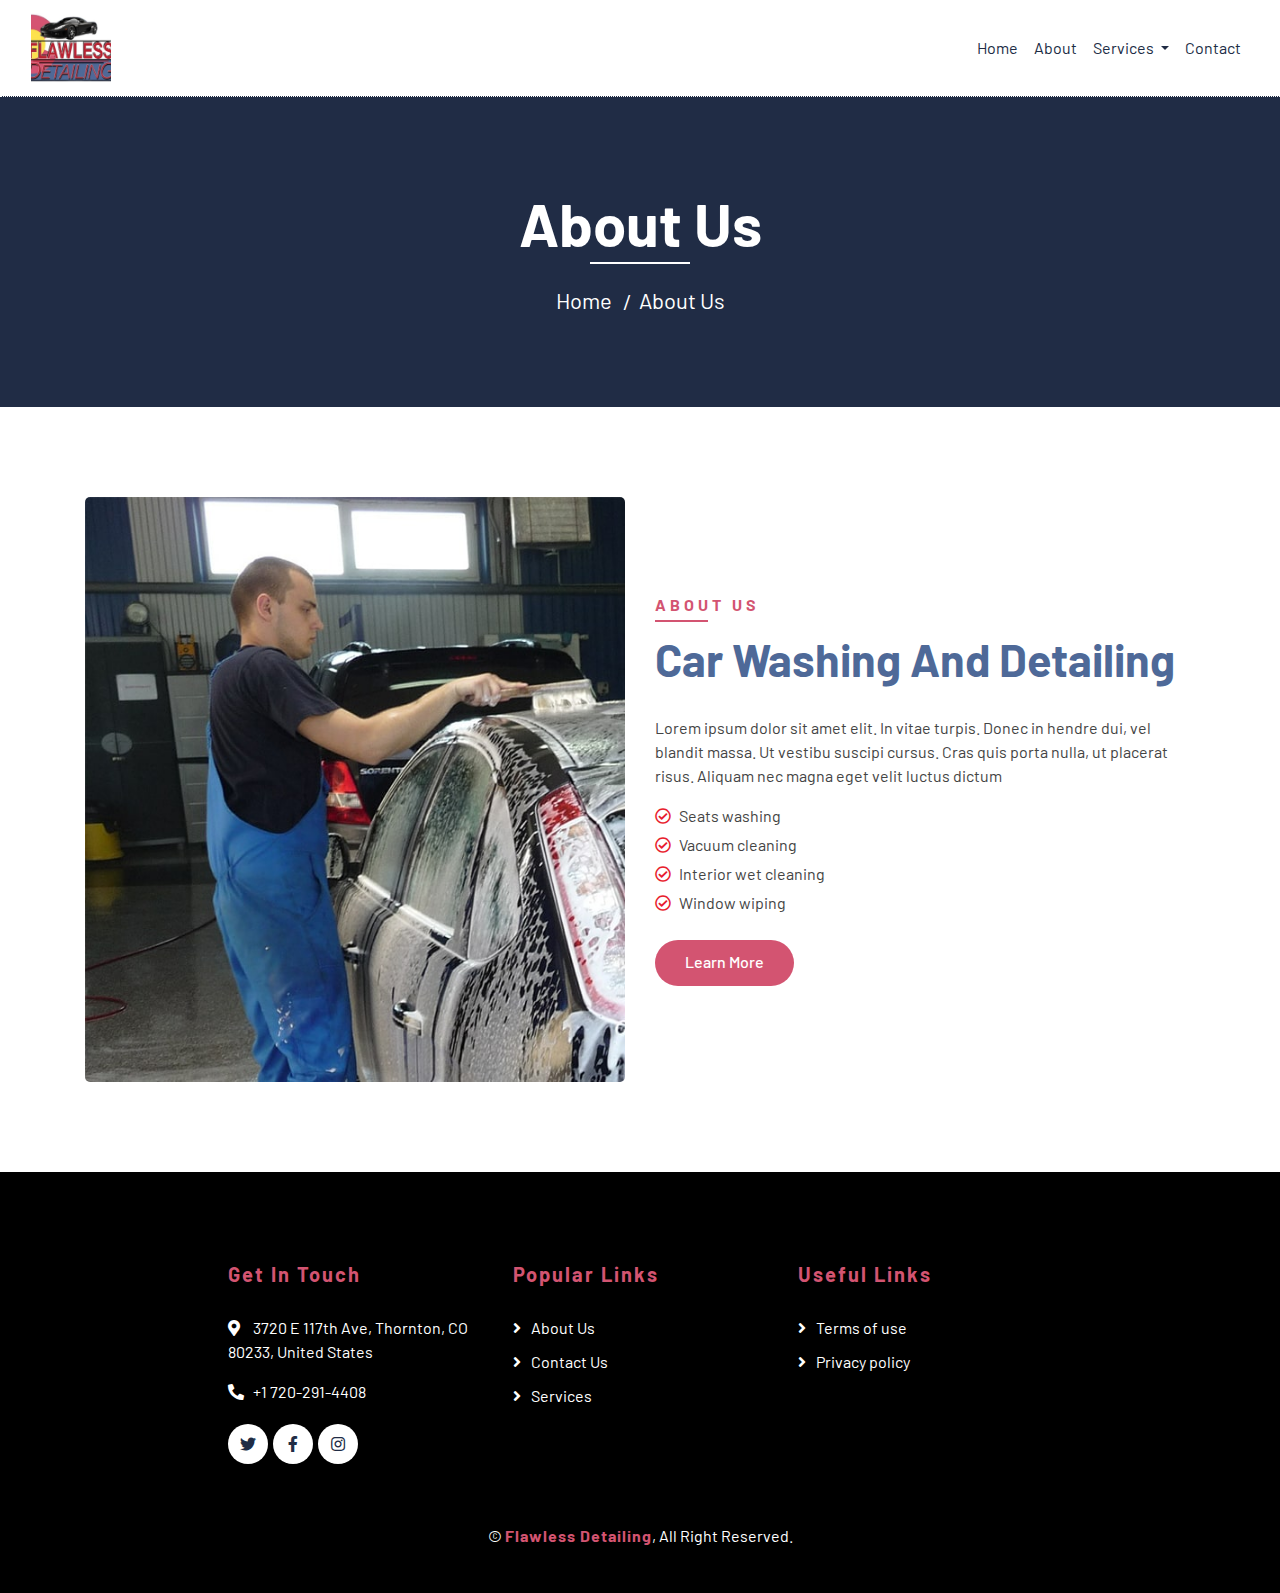
==== commit a7cf5248: "updated-UI" ====
--- a/about.html
+++ b/about.html
@@ -2,7 +2,7 @@
 <html lang="en">
     <head>
         <meta charset="utf-8">
-        <title>AutoWash - Car Wash Website Template</title>
+        <title>Flawless Detailing - Car Detailing Website</title>
         <meta content="width=device-width, initial-scale=1.0" name="viewport">
         <meta content="Free Website Template" name="keywords">
         <meta content="Free Website Template" name="description">
@@ -26,93 +26,43 @@
 
     <body>
         <!-- Top Bar Start -->
-        <div class="top-bar">
-            <div class="container">
-                <div class="row align-items-center">
-                    <div class="col-lg-4 col-md-12">
-                        <div class="logo">
-                            <a href="index.html">
-                                <h1>Auto<span>Wash</span></h1>
-                                <!-- <img src="img/logo.jpg" alt="Logo"> -->
-                            </a>
-                        </div>
-                    </div>
-                    <div class="col-lg-8 col-md-7 d-none d-lg-block">
-                        <div class="row">
-                            <div class="col-4">
-                                <div class="top-bar-item">
-                                    <div class="top-bar-icon">
-                                        <i class="far fa-clock"></i>
-                                    </div>
-                                    <div class="top-bar-text">
-                                        <h3>Opening Hour</h3>
-                                        <p>Mon - Fri, 8:00 - 9:00</p>
-                                    </div>
-                                </div>
-                            </div>
-                            <div class="col-4">
-                                <div class="top-bar-item">
-                                    <div class="top-bar-icon">
-                                        <i class="fa fa-phone-alt"></i>
-                                    </div>
-                                    <div class="top-bar-text">
-                                        <h3>Call Us</h3>
-                                        <p>+012 345 6789</p>
-                                    </div>
-                                </div>
-                            </div>
-                            <div class="col-4">
-                                <div class="top-bar-item">
-                                    <div class="top-bar-icon">
-                                        <i class="far fa-envelope"></i>
-                                    </div>
-                                    <div class="top-bar-text">
-                                        <h3>Email Us</h3>
-                                        <p>info@example.com</p>
-                                    </div>
-                                </div>
-                            </div>
-                        </div>
-                    </div>
-                </div>
+        <nav class="navbar navbar-expand-lg bg-body-secoundary">
+            <div class="container-fluid">
+              <a class="navbar-brand" href="index.html">
+                    <img src="./img/logo.jpg" alt="" width="80" height="70">
+                    <!-- <h1 class="m-0">Flawless<span class="text-primary">Detailing</span></h1> -->
+              </a>
+              <button class="navbar-toggler" type="button" data-bs-toggle="collapse" data-bs-target="#navbarNavDropdown" aria-controls="navbarNavDropdown" aria-expanded="false" aria-label="Toggle navigation">
+                <span class="navbar-toggler-icon"></span>
+              </button>
+              <div class="collapse navbar-collapse justify-content-end" id="navbarNavDropdown">
+                <ul class="navbar-nav">
+                  <li class="nav-item">
+                    <a class="nav-link active" aria-current="page" href="index.html">Home</a>
+                  </li>
+                  <li class="nav-item">
+                    <a class="nav-link" href="about.html">About</a>
+                  </li>
+                  <li class="nav-item dropdown">
+                    <a class="nav-link dropdown-toggle" href="#" role="button" data-bs-toggle="dropdown" aria-expanded="false">
+                      Services
+                    </a>
+                    <ul class="dropdown-menu">       
+                      <li><a href="#" class="dropdown-item">Ceramic Coating</a></li>
+                      <li><a href="#" class="dropdown-item">Paint Correction</a></li>
+                      <li><a href="#" class="dropdown-item">Steam Cleaning</a></li>
+                      <li><a href="#" class="dropdown-item">Interior & Exterior</a></li>
+                      <li><a href="#" class="dropdown-item">Heat Extracted Shampooing</a></li>
+                      <li><a href="#" class="dropdown-item">Headlight Restoration</a></li>
+                    </ul>
+                  </li>
+                  <li class="nav-item">
+                    <a class="nav-link" href="/contact.html">Contact</a>
+                  </li>
+                </ul>
+              </div>
             </div>
-        </div>
-        <!-- Top Bar End -->
-
-        <!-- Nav Bar Start -->
-        <div class="nav-bar">
-            <div class="container">
-                <nav class="navbar navbar-expand-lg bg-dark navbar-dark">
-                    <a href="#" class="navbar-brand">MENU</a>
-                    <button type="button" class="navbar-toggler" data-toggle="collapse" data-target="#navbarCollapse">
-                        <span class="navbar-toggler-icon"></span>
-                    </button>
-
-                    <div class="collapse navbar-collapse justify-content-between" id="navbarCollapse">
-                        <div class="navbar-nav mr-auto">
-                            <a href="index.html" class="nav-item nav-link">Home</a>
-                            <a href="about.html" class="nav-item nav-link active">About</a>
-                            <a href="service.html" class="nav-item nav-link">Service</a>
-                            <a href="price.html" class="nav-item nav-link">Price</a>
-                            <a href="location.html" class="nav-item nav-link">Washing Points</a>
-                            <div class="nav-item dropdown">
-                                <a href="#" class="nav-link dropdown-toggle" data-toggle="dropdown">Pages</a>
-                                <div class="dropdown-menu">
-                                    <a href="blog.html" class="dropdown-item">Blog Grid</a>
-                                    <a href="single.html" class="dropdown-item">Detail Page</a>
-                                    <a href="team.html" class="dropdown-item">Team Member</a>
-                                    <a href="booking.html" class="dropdown-item">Schedule Booking</a>
-                                </div>
-                            </div>
-                            <a href="contact.html" class="nav-item nav-link">Contact</a>
-                        </div>
-                        <div class="ml-auto">
-                            <a class="btn btn-custom" href="#">Get Appointment</a>
-                        </div>
-                    </div>
-                </nav>
-            </div>
-        </div>
+          </nav>
         <!-- Nav Bar End -->
         
         
@@ -124,8 +74,8 @@
                         <h2>About Us</h2>
                     </div>
                     <div class="col-12">
-                        <a href="">Home</a>
-                        <a href="">About Us</a>
+                        <a href="index.html">Home</a>
+                        <a href="about.html">About Us</a>
                     </div>
                 </div>
             </div>
@@ -166,150 +116,21 @@
         <!-- About End -->
         
         
-        <!-- Facts Start -->
-        <div class="facts" data-parallax="scroll" data-image-src="img/facts.jpg">
-            <div class="container">
-                <div class="row">
-                    <div class="col-lg-3 col-md-6">
-                        <div class="facts-item">
-                            <i class="fa fa-map-marker-alt"></i>
-                            <div class="facts-text">
-                                <h3 data-toggle="counter-up">25</h3>
-                                <p>Service Points</p>
-                            </div>
-                        </div>
-                    </div>
-                    <div class="col-lg-3 col-md-6">
-                        <div class="facts-item">
-                            <i class="fa fa-user"></i>
-                            <div class="facts-text">
-                                <h3 data-toggle="counter-up">350</h3>
-                                <p>Engineers & Workers</p>
-                            </div>
-                        </div>
-                    </div>
-                    <div class="col-lg-3 col-md-6">
-                        <div class="facts-item">
-                            <i class="fa fa-users"></i>
-                            <div class="facts-text">
-                                <h3 data-toggle="counter-up">1500</h3>
-                                <p>Happy Clients</p>
-                            </div>
-                        </div>
-                    </div>
-                    <div class="col-lg-3 col-md-6">
-                        <div class="facts-item">
-                            <i class="fa fa-check"></i>
-                            <div class="facts-text">
-                                <h3 data-toggle="counter-up">5000</h3>
-                                <p>Projects Completed</p>
-                            </div>
-                        </div>
-                    </div>
-                </div>
-            </div>
-        </div>
-        <!-- Facts End -->
-
-
-        <!-- Team Start -->
-        <div class="team">
-            <div class="container">
-                <div class="section-header text-center">
-                    <p>Meet Our Team</p>
-                    <h2>Our Engineers & Workers</h2>
-                </div>
-                <div class="row">
-                    <div class="col-lg-3 col-md-6">
-                        <div class="team-item">
-                            <div class="team-img">
-                                <img src="img/team-1.jpg" alt="Team Image">
-                            </div>
-                            <div class="team-text">
-                                <h2>Donald John</h2>
-                                <p>Engineer</p>
-                                <div class="team-social">
-                                    <a href=""><i class="fab fa-twitter"></i></a>
-                                    <a href=""><i class="fab fa-facebook-f"></i></a>
-                                    <a href=""><i class="fab fa-linkedin-in"></i></a>
-                                    <a href=""><i class="fab fa-instagram"></i></a>
-                                </div>
-                            </div>
-                        </div>
-                    </div>
-                    <div class="col-lg-3 col-md-6">
-                        <div class="team-item">
-                            <div class="team-img">
-                                <img src="img/team-2.jpg" alt="Team Image">
-                            </div>
-                            <div class="team-text">
-                                <h2>Adam Phillips</h2>
-                                <p>Engineer</p>
-                                <div class="team-social">
-                                    <a href=""><i class="fab fa-twitter"></i></a>
-                                    <a href=""><i class="fab fa-facebook-f"></i></a>
-                                    <a href=""><i class="fab fa-linkedin-in"></i></a>
-                                    <a href=""><i class="fab fa-instagram"></i></a>
-                                </div>
-                            </div>
-                        </div>
-                    </div>
-                    <div class="col-lg-3 col-md-6">
-                        <div class="team-item">
-                            <div class="team-img">
-                                <img src="img/team-3.jpg" alt="Team Image">
-                            </div>
-                            <div class="team-text">
-                                <h2>Thomas Olsen</h2>
-                                <p>Worker</p>
-                                <div class="team-social">
-                                    <a href=""><i class="fab fa-twitter"></i></a>
-                                    <a href=""><i class="fab fa-facebook-f"></i></a>
-                                    <a href=""><i class="fab fa-linkedin-in"></i></a>
-                                    <a href=""><i class="fab fa-instagram"></i></a>
-                                </div>
-                            </div>
-                        </div>
-                    </div>
-                    <div class="col-lg-3 col-md-6">
-                        <div class="team-item">
-                            <div class="team-img">
-                                <img src="img/team-4.jpg" alt="Team Image">
-                            </div>
-                            <div class="team-text">
-                                <h2>James Alien</h2>
-                                <p>Worker</p>
-                                <div class="team-social">
-                                    <a href=""><i class="fab fa-twitter"></i></a>
-                                    <a href=""><i class="fab fa-facebook-f"></i></a>
-                                    <a href=""><i class="fab fa-linkedin-in"></i></a>
-                                    <a href=""><i class="fab fa-instagram"></i></a>
-                                </div>
-                            </div>
-                        </div>
-                    </div>
-                </div>
-            </div>
-        </div>
-        <!-- Team End -->
-
 
         <!-- Footer Start -->
         <div class="footer">
             <div class="container">
-                <div class="row">
+                <div class="row justify-content-center">
                     <div class="col-lg-3 col-md-6">
                         <div class="footer-contact">
                             <h2>Get In Touch</h2>
-                            <p><i class="fa fa-map-marker-alt"></i>123 Street, New York, USA</p>
-                            <p><i class="fa fa-phone-alt"></i>+012 345 67890</p>
-                            <p><i class="fa fa-envelope"></i>info@example.com</p>
+                            <p><i class="fa fa-map-marker-alt"></i>3720 E 117th Ave, Thornton, CO 80233, United States</p>
+                            <p><i class="fa fa-phone-alt"></i>+1 720-291-4408</p>
+                            <!-- <p><i class="fa fa-envelope"></i>info@example.com</p> -->
                             <div class="footer-social">
                                 <a class="btn" href=""><i class="fab fa-twitter"></i></a>
                                 <a class="btn" href=""><i class="fab fa-facebook-f"></i></a>
-                                <a class="btn" href=""><i class="fab fa-youtube"></i></a>
                                 <a class="btn" href=""><i class="fab fa-instagram"></i></a>
-                                <a class="btn" href=""><i class="fab fa-linkedin-in"></i></a>
                             </div>
                         </div>
                     </div>
@@ -318,9 +139,7 @@
                             <h2>Popular Links</h2>
                             <a href="">About Us</a>
                             <a href="">Contact Us</a>
-                            <a href="">Our Service</a>
-                            <a href="">Service Points</a>
-                            <a href="">Pricing Plan</a>
+                            <a href="">Services</a>
                         </div>
                     </div>
                     <div class="col-lg-3 col-md-6">
@@ -328,25 +147,12 @@
                             <h2>Useful Links</h2>
                             <a href="">Terms of use</a>
                             <a href="">Privacy policy</a>
-                            <a href="">Cookies</a>
-                            <a href="">Help</a>
-                            <a href="">FQAs</a>
-                        </div>
-                    </div>
-                    <div class="col-lg-3 col-md-6">
-                        <div class="footer-newsletter">
-                            <h2>Newsletter</h2>
-                            <form>
-                                <input class="form-control" placeholder="Full Name">
-                                <input class="form-control" placeholder="Email">
-                                <button class="btn btn-custom">Submit</button>
-                            </form>
                         </div>
                     </div>
                 </div>
             </div>
             <div class="container copyright">
-                <p>&copy; <a href="#">Your Site Name</a>, All Right Reserved. Designed By <a href="https://htmlcodex.com">HTML Codex</a></p>
+                <p>&copy; <a href="#">Flawless Detailing</a>, All Right Reserved.</p>
             </div>
         </div>
         <!-- Footer End -->
@@ -361,6 +167,7 @@
 
         <!-- JavaScript Libraries -->
         <script src="https://code.jquery.com/jquery-3.4.1.min.js"></script>
+        <script src="https://cdn.jsdelivr.net/npm/bootstrap@5.3.3/dist/js/bootstrap.bundle.min.js" integrity="sha384-YvpcrYf0tY3lHB60NNkmXc5s9fDVZLESaAA55NDzOxhy9GkcIdslK1eN7N6jIeHz" crossorigin="anonymous"></script>
         <script src="https://stackpath.bootstrapcdn.com/bootstrap/4.4.1/js/bootstrap.bundle.min.js"></script>
         <script src="lib/easing/easing.min.js"></script>
         <script src="lib/owlcarousel/owl.carousel.min.js"></script>
